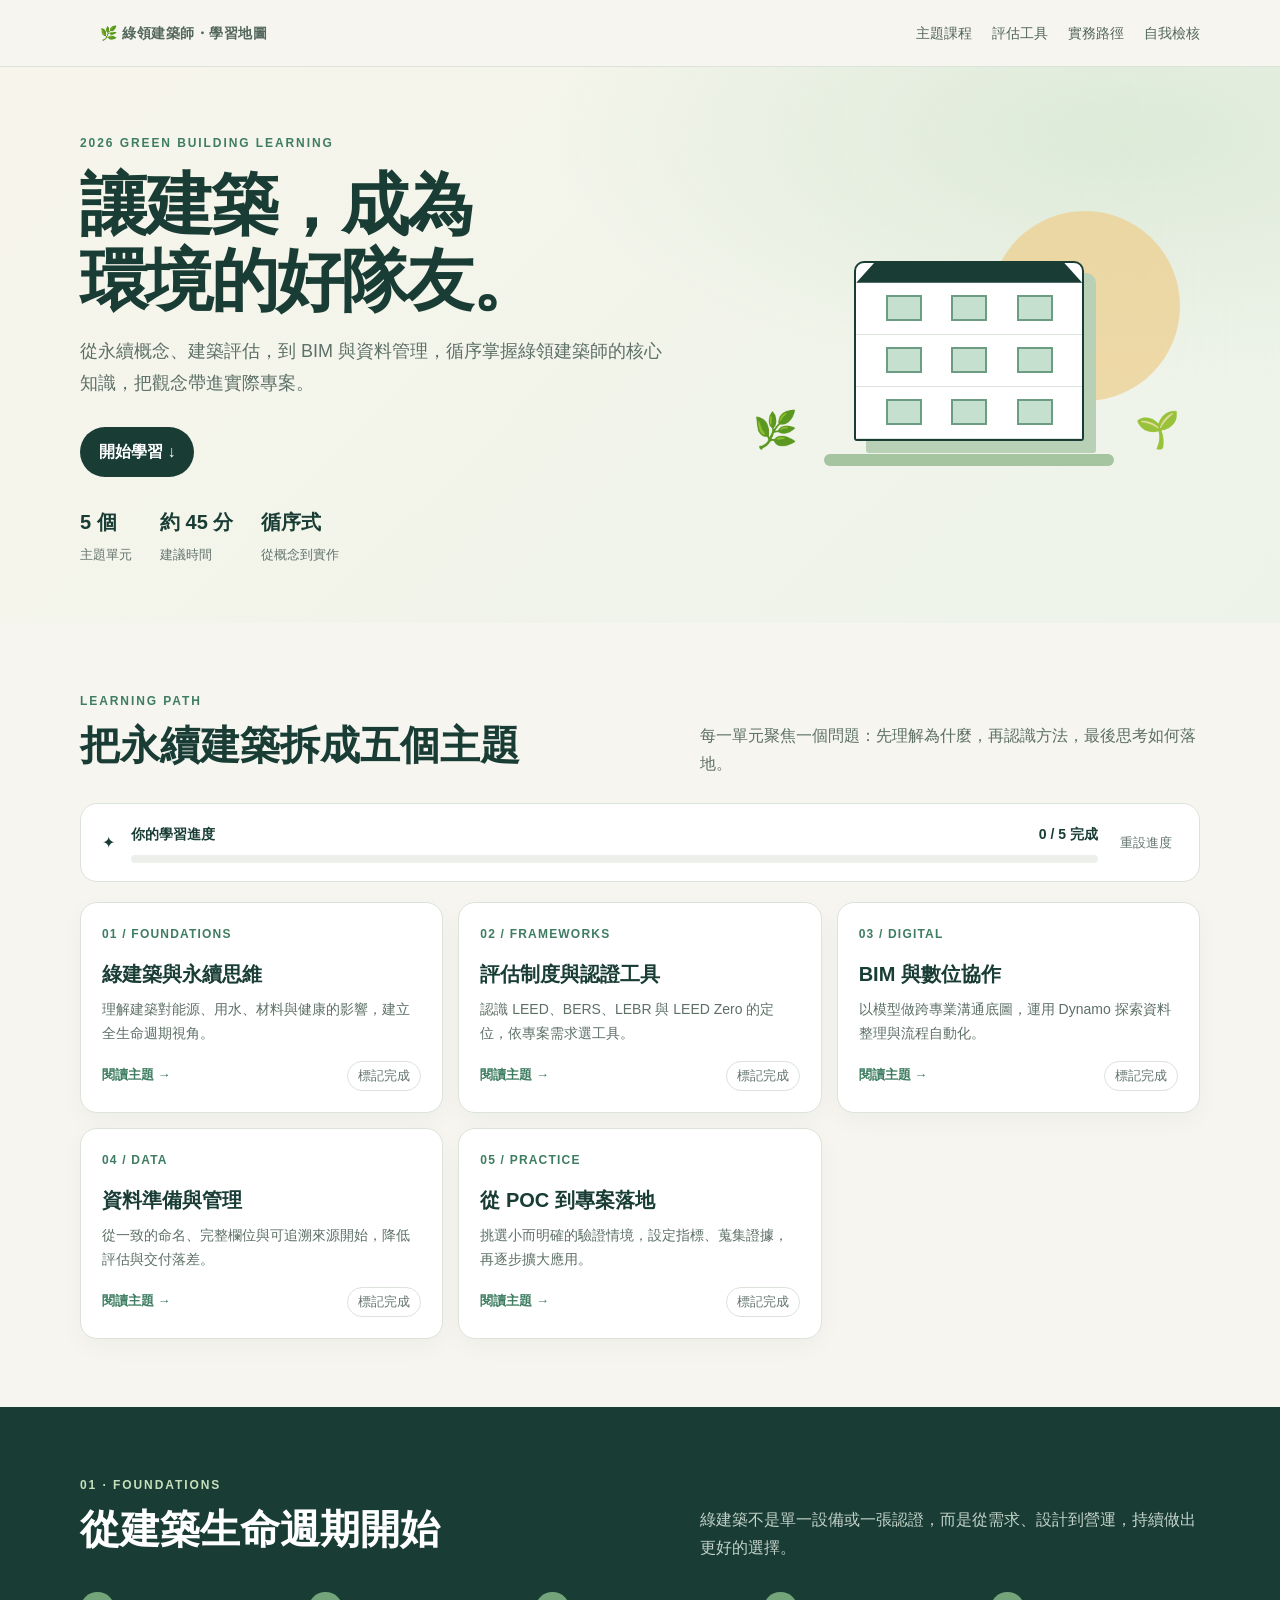
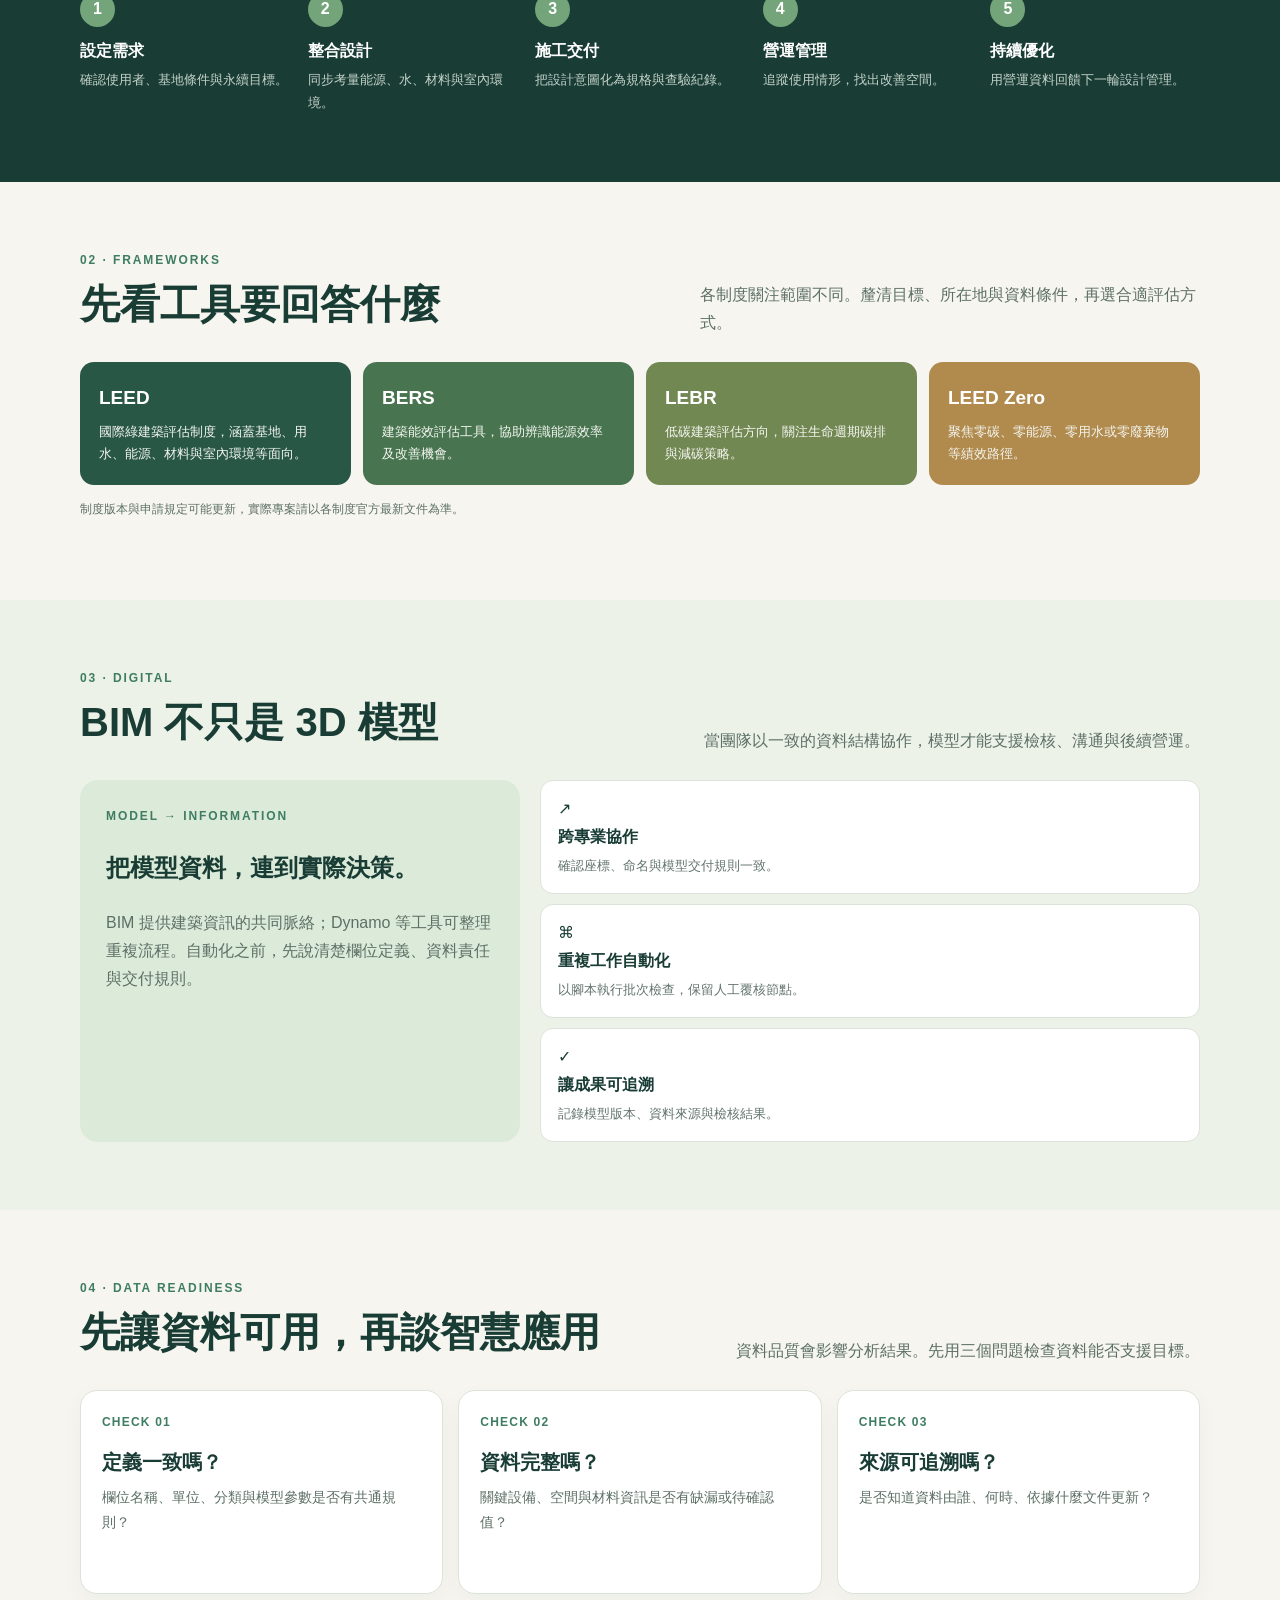
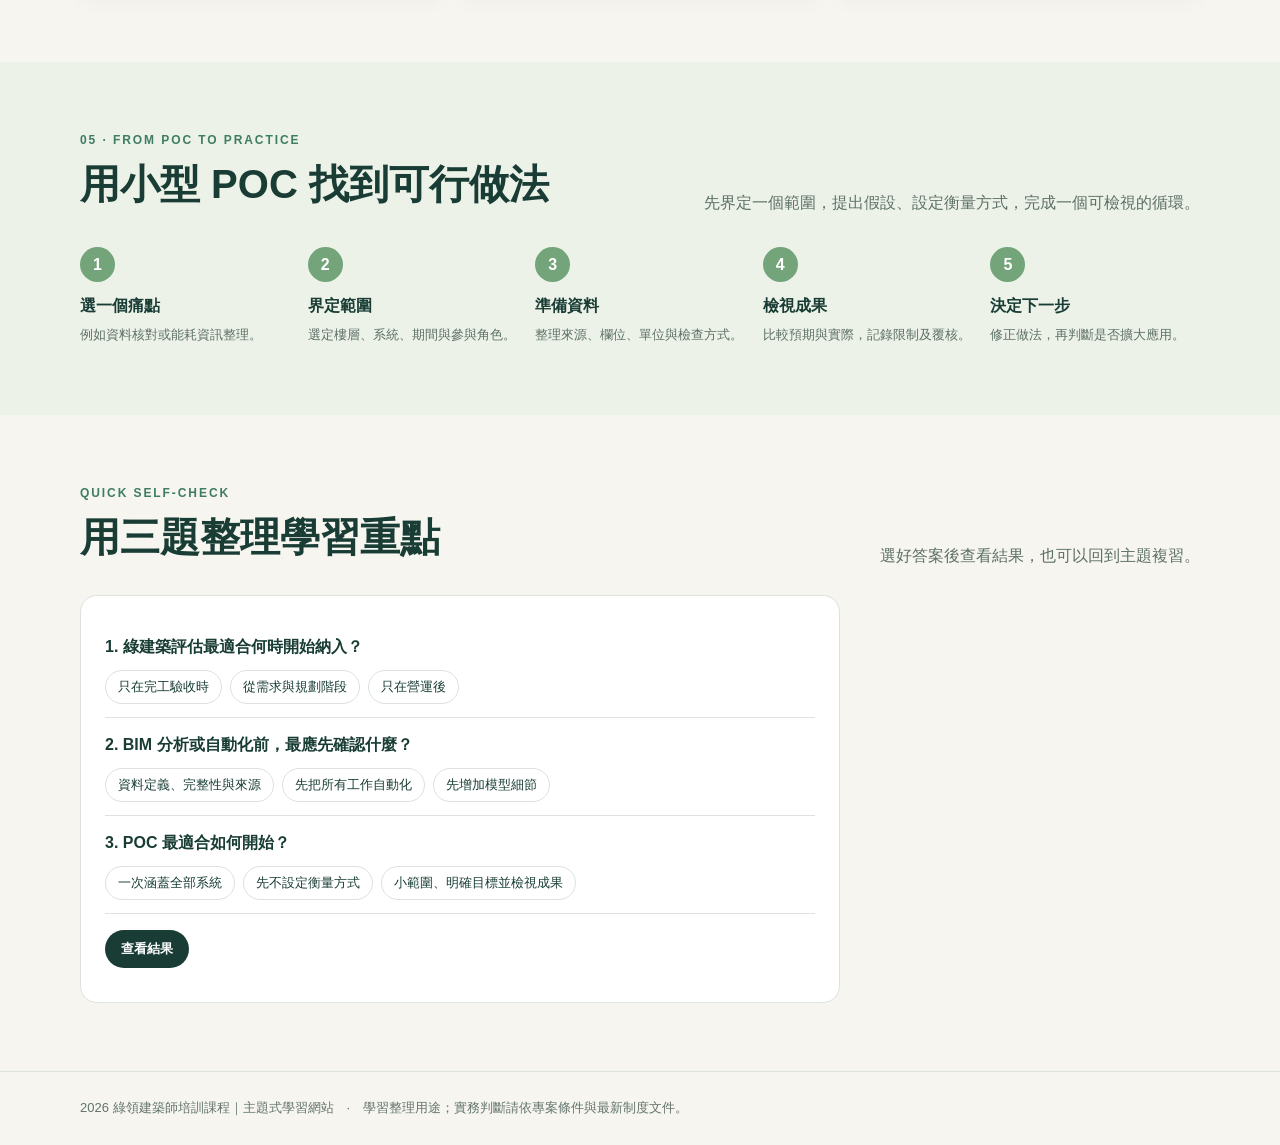
==== index.html @ bb19d94f "Add green building learning website" ====
<!doctype html><html lang="zh-Hant"><meta charset="utf-8"><meta name="viewport" content="width=device-width,initial-scale=1"><meta name="theme-color" content="#163d35"><title>綠領建築師｜主題式學習</title><style>
:root{--g:#193d35;--leaf:#3e7d62;--mint:#e5efe4;--paper:#f6f5ef;--muted:#63746d;--line:#dce3da}*{box-sizing:border-box}html{scroll-behavior:smooth}body{margin:0;background:var(--paper);color:var(--g);font:16px/1.75 Inter,"Noto Sans TC","Microsoft JhengHei",sans-serif}a{color:inherit;text-decoration:none}.wrap{width:min(1120px,92vw);margin:auto}header{position:sticky;top:0;background:#f6f5efeF;border-bottom:1px solid var(--line);backdrop-filter:blur(12px);z-index:2}.nav{height:66px;display:flex;justify-content:space-between;align-items:center}.brand{font-weight:800;letter-spacing:.04em}.nav a{margin-left:20px;font-size:14px;color:#53665c}.hero{padding:66px 0 55px;background:radial-gradient(ellipse at 88% 12%,#dcead8,transparent 36%),linear-gradient(135deg,#f7f5eb,#edf3e9)}.hero-grid{display:grid;grid-template-columns:1.15fr .85fr;align-items:center;gap:34px}.eyebrow{font-size:12px;letter-spacing:.16em;font-weight:800;color:var(--leaf)}h1{font-size:clamp(40px,6vw,68px);line-height:1.12;letter-spacing:-.04em;margin:12px 0}p{color:#5d7066}.lead{font-size:18px;max-width:590px}.btn{display:inline-block;background:var(--g);color:white;padding:11px 19px;border-radius:99px;font-weight:700;margin-top:10px}.stats{display:flex;gap:28px;margin-top:28px}.stats b{display:block;font-size:20px}.stats small{color:var(--muted)}.illustration{height:280px;display:grid;place-items:center;position:relative}.sun{position:absolute;width:190px;height:190px;background:#edcf8e;border-radius:50%;right:20px;top:0;opacity:.72}.building{position:relative;width:230px;background:white;border:2px solid var(--g);border-radius:10px 10px 3px 3px;box-shadow:12px 12px #b8d0b5;z-index:1}.roof{height:20px;background:var(--g);clip-path:polygon(8% 0,92% 0,100% 100%,0 100%)}.floor{height:52px;border-bottom:1px solid var(--line);display:flex;justify-content:space-evenly;align-items:center}.window{width:36px;height:26px;border:2px solid #6c9d82;background:#c6e0d0}.ground{position:absolute;bottom:25px;width:290px;height:12px;background:#a5c4a0;border-radius:20px}.plant{position:absolute;bottom:30px;left:15px;font-size:36px;z-index:1}.plant.r{left:auto;right:20px}section{padding:68px 0}.head{display:flex;justify-content:space-between;align-items:end;gap:24px;margin-bottom:25px}.head h2{font-size:clamp(28px,4vw,40px);line-height:1.25;margin:8px 0}.head p{max-width:500px;margin:0}.progress,.card,.quiz{background:#fff;border:1px solid var(--line);border-radius:17px}.progress{padding:18px 21px;display:flex;gap:16px;align-items:center;margin-bottom:20px}.progress-body{flex:1}.progress-title{display:flex;justify-content:space-between;font-size:14px;font-weight:700}.track{height:8px;background:#edf0ea;border-radius:99px;margin-top:8px}.bar{height:100%;width:0;background:var(--leaf);border-radius:99px;transition:.3s}.reset{background:none;border:0;color:var(--muted);cursor:pointer}.cards{display:grid;grid-template-columns:repeat(3,1fr);gap:15px}.card{padding:21px;min-height:204px;display:flex;flex-direction:column;box-shadow:0 8px 24px #193d3509}.num{color:var(--leaf);font-size:12px;font-weight:800;letter-spacing:.1em}.card h3{margin:12px 0 5px;font-size:20px}.card p{font-size:14px;margin:0}.card-foot{margin-top:auto;padding-top:15px;display:flex;justify-content:space-between;align-items:center;color:var(--leaf);font-size:13px;font-weight:700}.done{border:1px solid var(--line);border-radius:99px;padding:5px 10px;background:white;color:var(--muted);cursor:pointer}.done[aria-pressed=true]{background:var(--mint);color:var(--g)}.dark{background:var(--g);color:white}.dark p{color:#c4d2c9}.dark .eyebrow{color:#c7dfba}.dark .head h2{color:white}.journey{display:grid;grid-template-columns:repeat(5,1fr);gap:18px;margin-top:30px}.step{position:relative}.bubble{width:35px;height:35px;border-radius:50%;display:grid;place-items:center;background:#73a47a;color:#fff;font-weight:800}.step h3{font-size:16px;margin:10px 0 4px}.step p{font-size:13px;margin:0}.frameworks{display:grid;grid-template-columns:repeat(4,1fr);gap:12px}.framework{padding:19px;border-radius:14px;background:#285745;color:white}.framework:nth-child(2){background:#487550}.framework:nth-child(3){background:#728853}.framework:nth-child(4){background:#b18a4d}.framework b{font-size:19px}.framework p{font-size:13px;color:#f3f5ef;margin:6px 0 0}.note{font-size:12px;margin-top:14px}.split{display:grid;grid-template-columns:.8fr 1.2fr;gap:20px}.panel{background:#dcead9;padding:26px;border-radius:18px}.panel h3{font-size:24px;line-height:1.4}.list{display:grid;gap:10px}.item{background:white;border:1px solid var(--line);padding:14px 17px;border-radius:13px}.item b{display:block}.item small{color:var(--muted)}.quiz{padding:24px;max-width:760px}.q{padding:13px 0;border-bottom:1px solid var(--line)}.q h3{font-size:16px;margin:0 0 9px}.options{display:flex;gap:8px;flex-wrap:wrap}.option{border:1px solid var(--line);background:white;border-radius:99px;padding:7px 12px;cursor:pointer;color:var(--g)}.option.selected{background:var(--mint);border-color:#9fc3a2}.submit{margin-top:16px;background:var(--g);color:white;border:0;border-radius:99px;padding:10px 16px;cursor:pointer;font-weight:700}.result{color:var(--leaf);font-weight:700;margin-top:10px}footer{border-top:1px solid var(--line);padding:25px 0;color:var(--muted);font-size:13px}@media(max-width:760px){.hero-grid,.split{grid-template-columns:1fr}.illustration{height:225px}.cards{grid-template-columns:repeat(2,1fr)}.frameworks{grid-template-columns:repeat(2,1fr)}.journey{grid-template-columns:1fr 1fr}.nav a{margin-left:9px;font-size:12px}}@media(max-width:520px){.nav a:first-child,.nav a:nth-child(2){display:none}.hero{padding:46px 0 35px}.cards{grid-template-columns:1fr}.head{display:block}.head p{margin-top:9px}.stats{gap:15px}.progress{padding:14px}.journey{grid-template-columns:1fr 1fr}}
</style><body><header><div class="wrap nav"><a class="brand" href="#">🌿 綠領建築師・學習地圖</a><nav><a href="#topics">主題課程</a><a href="#frameworks">評估工具</a><a href="#practice">實務路徑</a><a href="#quiz">自我檢核</a></nav></div></header><main>
<section class="hero"><div class="wrap hero-grid"><div><div class="eyebrow">2026 GREEN BUILDING LEARNING</div><h1>讓建築，成為<br>環境的好隊友。</h1><p class="lead">從永續概念、建築評估，到 BIM 與資料管理，循序掌握綠領建築師的核心知識，把觀念帶進實際專案。</p><a class="btn" href="#topics">開始學習 ↓</a><div class="stats"><div><b>5 個</b><small>主題單元</small></div><div><b>約 45 分</b><small>建議時間</small></div><div><b>循序式</b><small>從概念到實作</small></div></div></div><div class="illustration" aria-label="永續建築插畫"><div class="sun"></div><div class="building"><div class="roof"></div><div class="floor"><i class="window"></i><i class="window"></i><i class="window"></i></div><div class="floor"><i class="window"></i><i class="window"></i><i class="window"></i></div><div class="floor"><i class="window"></i><i class="window"></i><i class="window"></i></div></div><div class="ground"></div><div class="plant">🌿</div><div class="plant r">🌱</div></div></div></section>
<section id="topics"><div class="wrap"><div class="head"><div><div class="eyebrow">LEARNING PATH</div><h2>把永續建築拆成五個主題</h2></div><p>每一單元聚焦一個問題：先理解為什麼，再認識方法，最後思考如何落地。</p></div><div class="progress"><span>✦</span><div class="progress-body"><div class="progress-title"><span>你的學習進度</span><span id="progressText">0 / 5 完成</span></div><div class="track"><div class="bar" id="bar"></div></div></div><button class="reset" id="reset">重設進度</button></div><div class="cards">
<article class="card"><span class="num">01 / FOUNDATIONS</span><h3>綠建築與永續思維</h3><p>理解建築對能源、用水、材料與健康的影響，建立全生命週期視角。</p><div class="card-foot"><a href="#lifecycle">閱讀主題 →</a><button class="done" data-done="1" aria-pressed="false">標記完成</button></div></article>
<article class="card"><span class="num">02 / FRAMEWORKS</span><h3>評估制度與認證工具</h3><p>認識 LEED、BERS、LEBR 與 LEED Zero 的定位，依專案需求選工具。</p><div class="card-foot"><a href="#frameworks">閱讀主題 →</a><button class="done" data-done="2" aria-pressed="false">標記完成</button></div></article>
<article class="card"><span class="num">03 / DIGITAL</span><h3>BIM 與數位協作</h3><p>以模型做跨專業溝通底圖，運用 Dynamo 探索資料整理與流程自動化。</p><div class="card-foot"><a href="#digital">閱讀主題 →</a><button class="done" data-done="3" aria-pressed="false">標記完成</button></div></article>
<article class="card"><span class="num">04 / DATA</span><h3>資料準備與管理</h3><p>從一致的命名、完整欄位與可追溯來源開始，降低評估與交付落差。</p><div class="card-foot"><a href="#data">閱讀主題 →</a><button class="done" data-done="4" aria-pressed="false">標記完成</button></div></article>
<article class="card"><span class="num">05 / PRACTICE</span><h3>從 POC 到專案落地</h3><p>挑選小而明確的驗證情境，設定指標、蒐集證據，再逐步擴大應用。</p><div class="card-foot"><a href="#practice">閱讀主題 →</a><button class="done" data-done="5" aria-pressed="false">標記完成</button></div></article>
</div></div></section>
<section id="lifecycle" class="dark"><div class="wrap"><div class="head"><div><div class="eyebrow">01 · FOUNDATIONS</div><h2>從建築生命週期開始</h2></div><p>綠建築不是單一設備或一張認證，而是從需求、設計到營運，持續做出更好的選擇。</p></div><div class="journey"><div class="step"><div class="bubble">1</div><h3>設定需求</h3><p>確認使用者、基地條件與永續目標。</p></div><div class="step"><div class="bubble">2</div><h3>整合設計</h3><p>同步考量能源、水、材料與室內環境。</p></div><div class="step"><div class="bubble">3</div><h3>施工交付</h3><p>把設計意圖化為規格與查驗紀錄。</p></div><div class="step"><div class="bubble">4</div><h3>營運管理</h3><p>追蹤使用情形，找出改善空間。</p></div><div class="step"><div class="bubble">5</div><h3>持續優化</h3><p>用營運資料回饋下一輪設計管理。</p></div></div></div></section>
<section id="frameworks"><div class="wrap"><div class="head"><div><div class="eyebrow">02 · FRAMEWORKS</div><h2>先看工具要回答什麼</h2></div><p>各制度關注範圍不同。釐清目標、所在地與資料條件，再選合適評估方式。</p></div><div class="frameworks"><div class="framework"><b>LEED</b><p>國際綠建築評估制度，涵蓋基地、用水、能源、材料與室內環境等面向。</p></div><div class="framework"><b>BERS</b><p>建築能效評估工具，協助辨識能源效率及改善機會。</p></div><div class="framework"><b>LEBR</b><p>低碳建築評估方向，關注生命週期碳排與減碳策略。</p></div><div class="framework"><b>LEED Zero</b><p>聚焦零碳、零能源、零用水或零廢棄物等績效路徑。</p></div></div><p class="note">制度版本與申請規定可能更新，實際專案請以各制度官方最新文件為準。</p></div></section>
<section id="digital" style="background:#edf2e9"><div class="wrap"><div class="head"><div><div class="eyebrow">03 · DIGITAL</div><h2>BIM 不只是 3D 模型</h2></div><p>當團隊以一致的資料結構協作，模型才能支援檢核、溝通與後續營運。</p></div><div class="split"><div class="panel"><div class="eyebrow">MODEL → INFORMATION</div><h3>把模型資料，連到實際決策。</h3><p>BIM 提供建築資訊的共同脈絡；Dynamo 等工具可整理重複流程。自動化之前，先說清楚欄位定義、資料責任與交付規則。</p></div><div class="list"><div class="item">↗ <b>跨專業協作</b><small>確認座標、命名與模型交付規則一致。</small></div><div class="item">⌘ <b>重複工作自動化</b><small>以腳本執行批次檢查，保留人工覆核節點。</small></div><div class="item">✓ <b>讓成果可追溯</b><small>記錄模型版本、資料來源與檢核結果。</small></div></div></div></div></section>
<section id="data"><div class="wrap"><div class="head"><div><div class="eyebrow">04 · DATA READINESS</div><h2>先讓資料可用，再談智慧應用</h2></div><p>資料品質會影響分析結果。先用三個問題檢查資料能否支援目標。</p></div><div class="cards"><div class="card"><span class="num">CHECK 01</span><h3>定義一致嗎？</h3><p>欄位名稱、單位、分類與模型參數是否有共通規則？</p></div><div class="card"><span class="num">CHECK 02</span><h3>資料完整嗎？</h3><p>關鍵設備、空間與材料資訊是否有缺漏或待確認值？</p></div><div class="card"><span class="num">CHECK 03</span><h3>來源可追溯嗎？</h3><p>是否知道資料由誰、何時、依據什麼文件更新？</p></div></div></div></section>
<section id="practice" style="background:#edf2e9"><div class="wrap"><div class="head"><div><div class="eyebrow">05 · FROM POC TO PRACTICE</div><h2>用小型 POC 找到可行做法</h2></div><p>先界定一個範圍，提出假設、設定衡量方式，完成一個可檢視的循環。</p></div><div class="journey"><div class="step"><div class="bubble">1</div><h3>選一個痛點</h3><p>例如資料核對或能耗資訊整理。</p></div><div class="step"><div class="bubble">2</div><h3>界定範圍</h3><p>選定樓層、系統、期間與參與角色。</p></div><div class="step"><div class="bubble">3</div><h3>準備資料</h3><p>整理來源、欄位、單位與檢查方式。</p></div><div class="step"><div class="bubble">4</div><h3>檢視成果</h3><p>比較預期與實際，記錄限制及覆核。</p></div><div class="step"><div class="bubble">5</div><h3>決定下一步</h3><p>修正做法，再判斷是否擴大應用。</p></div></div></div></section>
<section id="quiz"><div class="wrap"><div class="head"><div><div class="eyebrow">QUICK SELF-CHECK</div><h2>用三題整理學習重點</h2></div><p>選好答案後查看結果，也可以回到主題複習。</p></div><div class="quiz"><div class="q" data-answer="b"><h3>1. 綠建築評估最適合何時開始納入？</h3><div class="options"><button class="option" data-v="a">只在完工驗收時</button><button class="option" data-v="b">從需求與規劃階段</button><button class="option" data-v="c">只在營運後</button></div></div><div class="q" data-answer="a"><h3>2. BIM 分析或自動化前，最應先確認什麼？</h3><div class="options"><button class="option" data-v="a">資料定義、完整性與來源</button><button class="option" data-v="b">先把所有工作自動化</button><button class="option" data-v="c">先增加模型細節</button></div></div><div class="q" data-answer="c"><h3>3. POC 最適合如何開始？</h3><div class="options"><button class="option" data-v="a">一次涵蓋全部系統</button><button class="option" data-v="b">先不設定衡量方式</button><button class="option" data-v="c">小範圍、明確目標並檢視成果</button></div></div><button class="submit" id="check">查看結果</button><div class="result" id="result" aria-live="polite"></div></div></div></section></main><footer><div class="wrap">2026 綠領建築師培訓課程｜主題式學習網站　·　學習整理用途；實務判斷請依專案條件與最新制度文件。</div></footer>
<script>const key='green-building-learning-progress-v1';let done=new Set(JSON.parse(localStorage.getItem(key)||'[]'));function draw(){document.querySelectorAll('[data-done]').forEach(b=>{let yes=done.has(b.dataset.done);b.setAttribute('aria-pressed',yes);b.textContent=yes?'已完成 ✓':'標記完成'});document.getElementById('progressText').textContent=done.size+' / 5 完成';document.getElementById('bar').style.width=done.size*20+'%';localStorage.setItem(key,JSON.stringify([...done]))}document.querySelectorAll('[data-done]').forEach(b=>b.onclick=()=>{done.has(b.dataset.done)?done.delete(b.dataset.done):done.add(b.dataset.done);draw()});document.getElementById('reset').onclick=()=>{done.clear();draw()};draw();document.querySelectorAll('.option').forEach(b=>b.onclick=()=>{b.parentElement.querySelectorAll('.option').forEach(x=>x.classList.remove('selected'));b.classList.add('selected')});document.getElementById('check').onclick=()=>{let qs=[...document.querySelectorAll('.q')],s=0;qs.forEach(q=>{if(q.querySelector('.selected')?.dataset.v===q.dataset.answer)s++});document.getElementById('result').textContent=qs.some(q=>!q.querySelector('.selected'))?'請先完成三題。':s===3?'全答對了！你已掌握核心概念。':'答對 '+s+' / 3 題，回到主題複習後再試一次。'};</script></body></html>
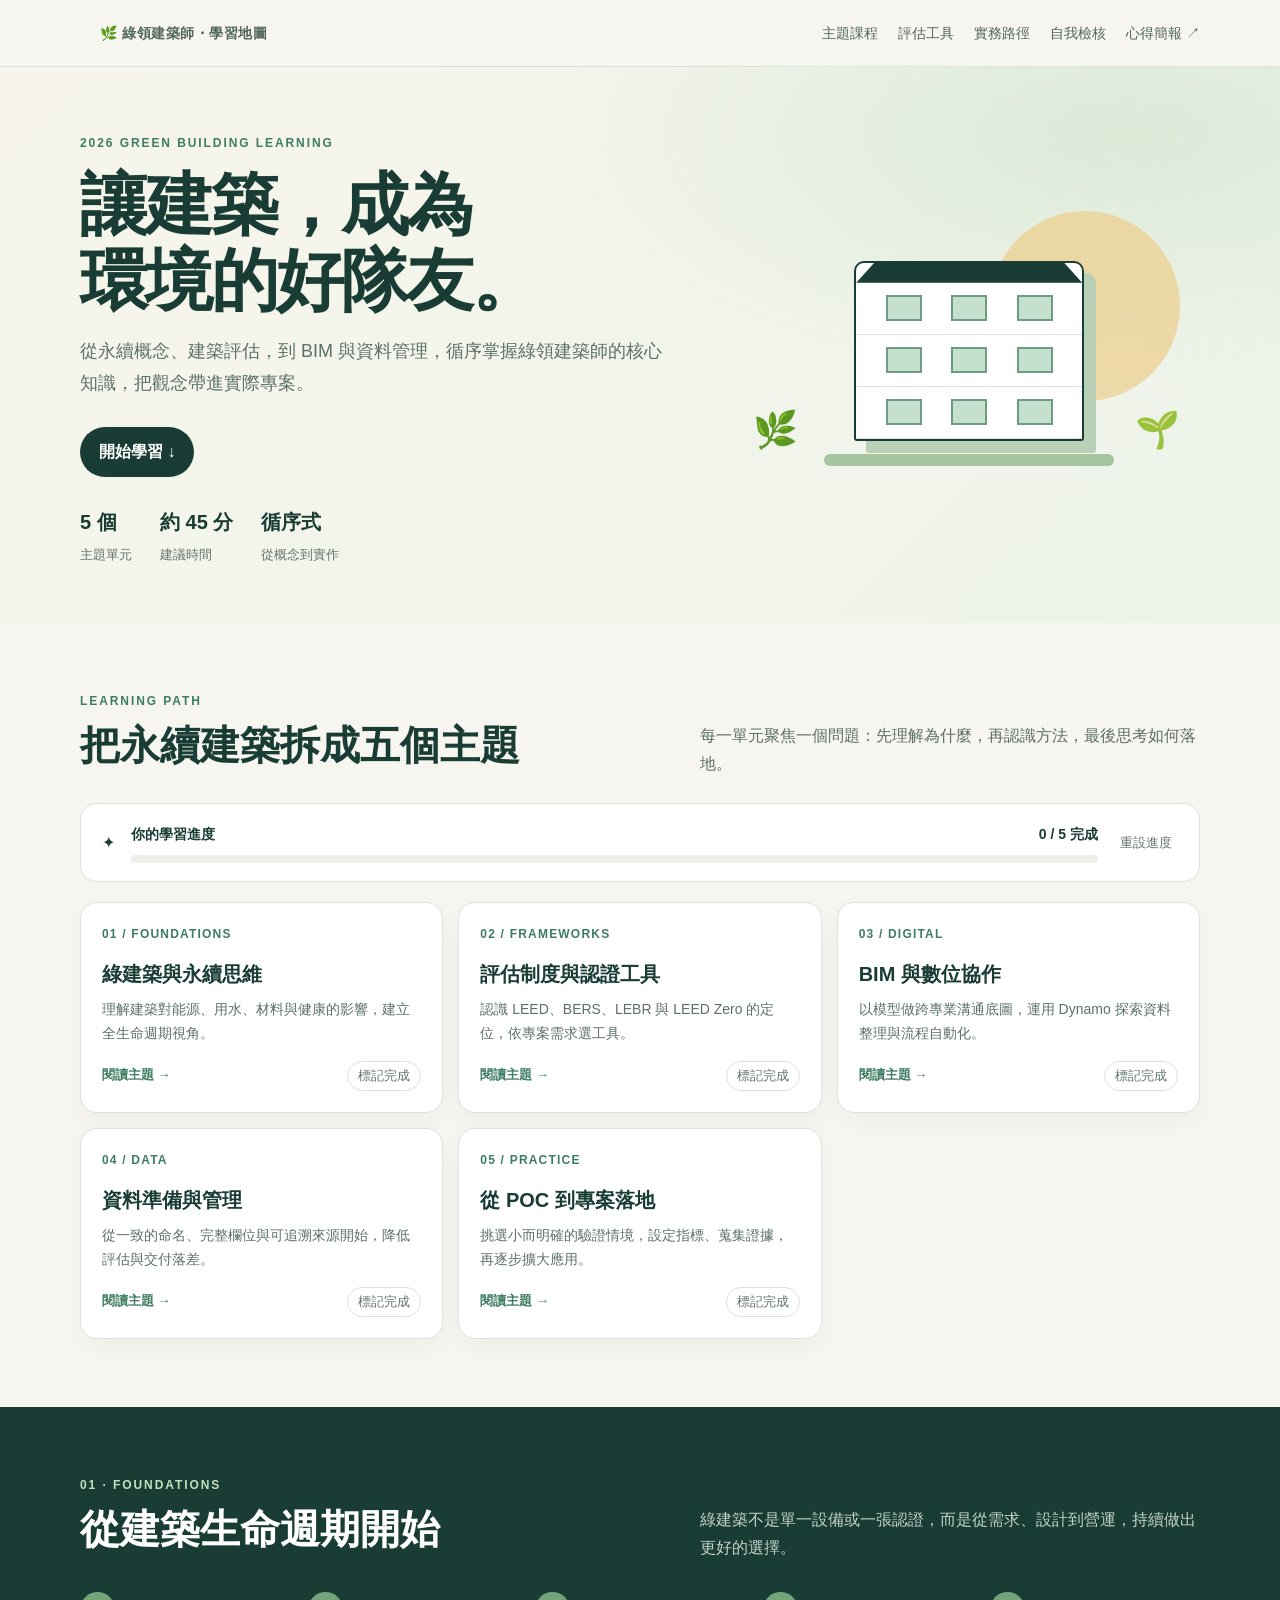
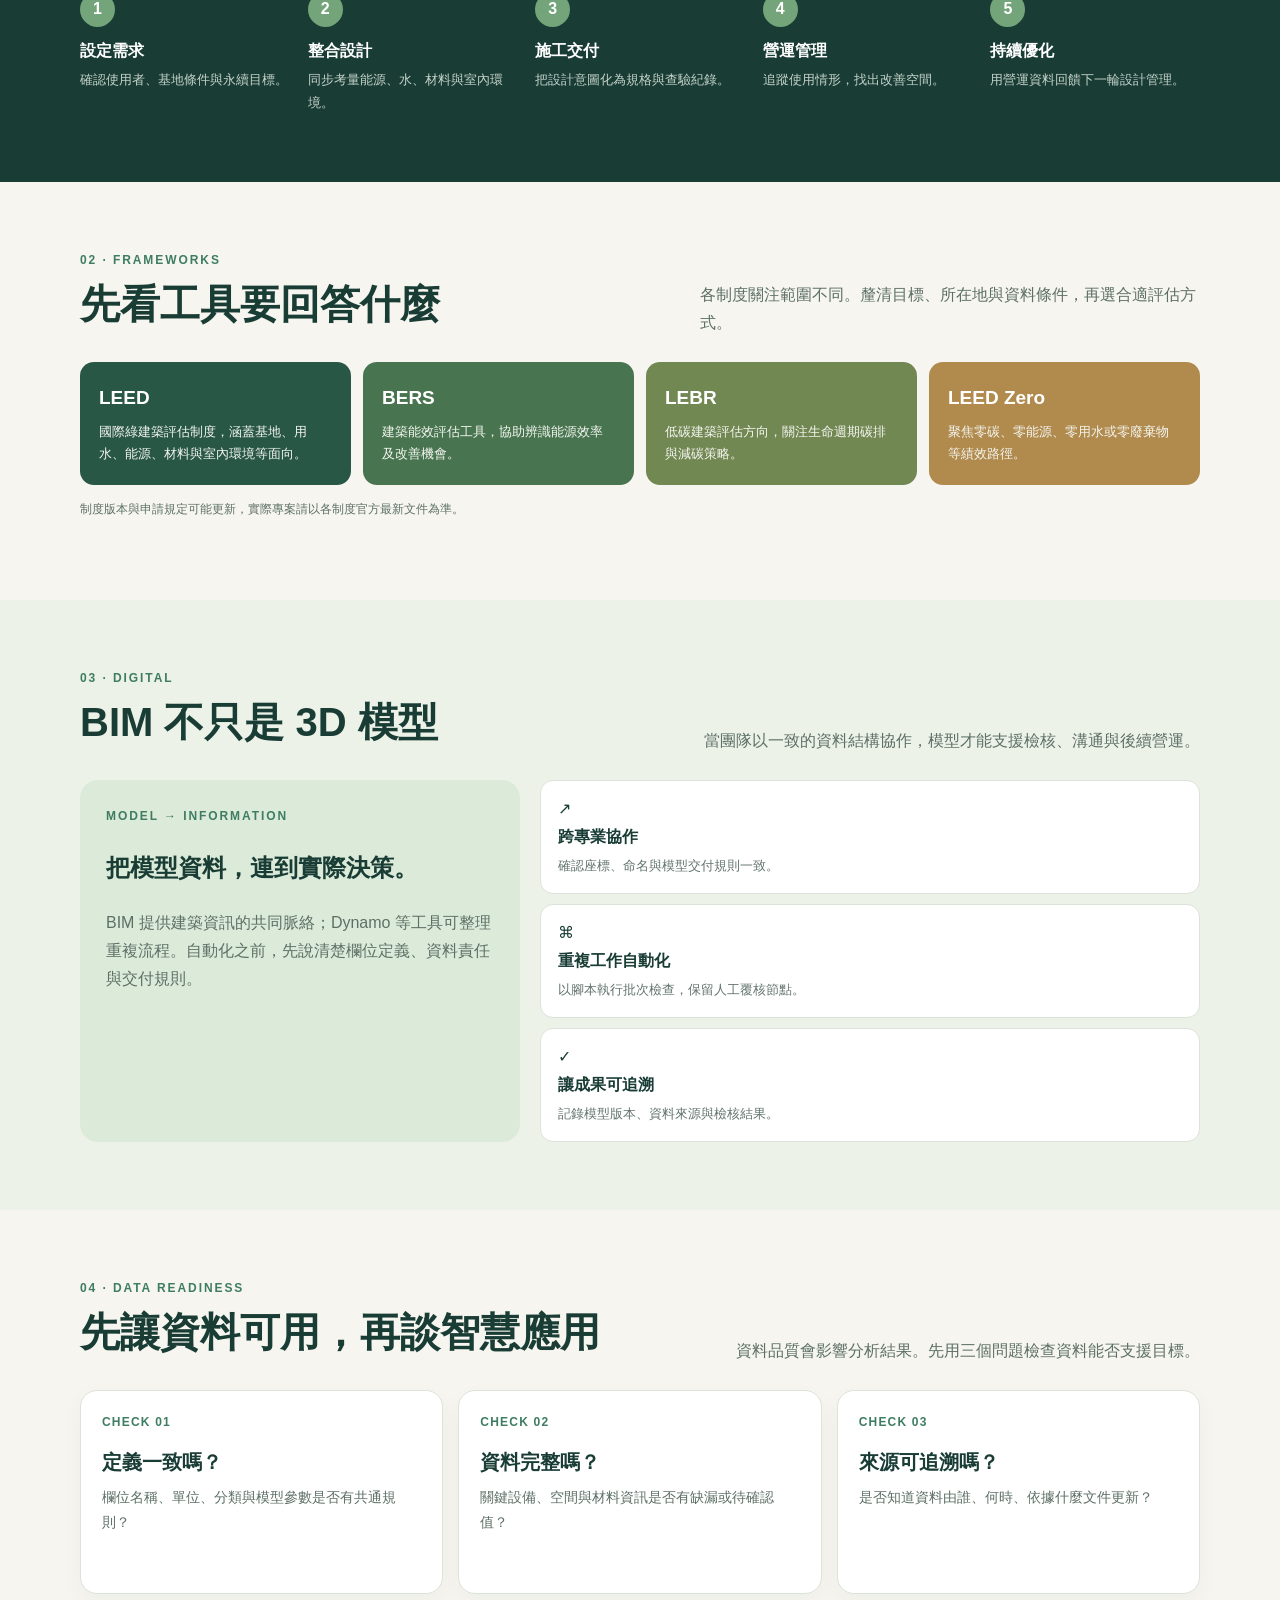
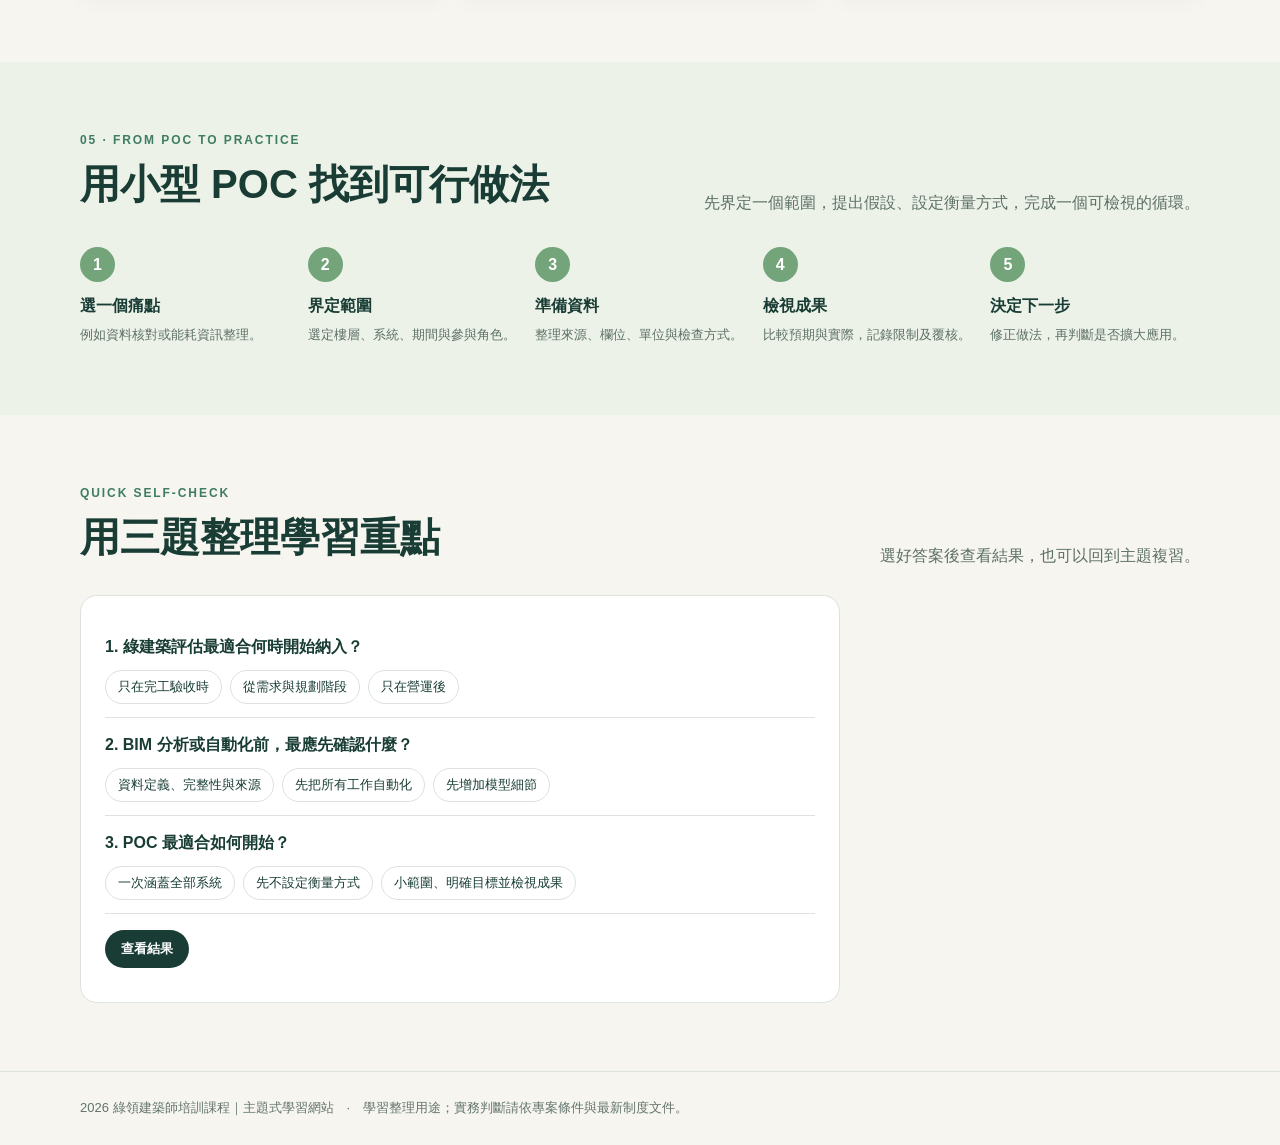
==== commit 0577e5d3: "Link reflection slides from learning page" ====
--- a/index.html
+++ b/index.html
@@ -1,6 +1,6 @@
 <!doctype html><html lang="zh-Hant"><meta charset="utf-8"><meta name="viewport" content="width=device-width,initial-scale=1"><meta name="theme-color" content="#163d35"><title>綠領建築師｜主題式學習</title><style>
 :root{--g:#193d35;--leaf:#3e7d62;--mint:#e5efe4;--paper:#f6f5ef;--muted:#63746d;--line:#dce3da}*{box-sizing:border-box}html{scroll-behavior:smooth}body{margin:0;background:var(--paper);color:var(--g);font:16px/1.75 Inter,"Noto Sans TC","Microsoft JhengHei",sans-serif}a{color:inherit;text-decoration:none}.wrap{width:min(1120px,92vw);margin:auto}header{position:sticky;top:0;background:#f6f5efeF;border-bottom:1px solid var(--line);backdrop-filter:blur(12px);z-index:2}.nav{height:66px;display:flex;justify-content:space-between;align-items:center}.brand{font-weight:800;letter-spacing:.04em}.nav a{margin-left:20px;font-size:14px;color:#53665c}.hero{padding:66px 0 55px;background:radial-gradient(ellipse at 88% 12%,#dcead8,transparent 36%),linear-gradient(135deg,#f7f5eb,#edf3e9)}.hero-grid{display:grid;grid-template-columns:1.15fr .85fr;align-items:center;gap:34px}.eyebrow{font-size:12px;letter-spacing:.16em;font-weight:800;color:var(--leaf)}h1{font-size:clamp(40px,6vw,68px);line-height:1.12;letter-spacing:-.04em;margin:12px 0}p{color:#5d7066}.lead{font-size:18px;max-width:590px}.btn{display:inline-block;background:var(--g);color:white;padding:11px 19px;border-radius:99px;font-weight:700;margin-top:10px}.stats{display:flex;gap:28px;margin-top:28px}.stats b{display:block;font-size:20px}.stats small{color:var(--muted)}.illustration{height:280px;display:grid;place-items:center;position:relative}.sun{position:absolute;width:190px;height:190px;background:#edcf8e;border-radius:50%;right:20px;top:0;opacity:.72}.building{position:relative;width:230px;background:white;border:2px solid var(--g);border-radius:10px 10px 3px 3px;box-shadow:12px 12px #b8d0b5;z-index:1}.roof{height:20px;background:var(--g);clip-path:polygon(8% 0,92% 0,100% 100%,0 100%)}.floor{height:52px;border-bottom:1px solid var(--line);display:flex;justify-content:space-evenly;align-items:center}.window{width:36px;height:26px;border:2px solid #6c9d82;background:#c6e0d0}.ground{position:absolute;bottom:25px;width:290px;height:12px;background:#a5c4a0;border-radius:20px}.plant{position:absolute;bottom:30px;left:15px;font-size:36px;z-index:1}.plant.r{left:auto;right:20px}section{padding:68px 0}.head{display:flex;justify-content:space-between;align-items:end;gap:24px;margin-bottom:25px}.head h2{font-size:clamp(28px,4vw,40px);line-height:1.25;margin:8px 0}.head p{max-width:500px;margin:0}.progress,.card,.quiz{background:#fff;border:1px solid var(--line);border-radius:17px}.progress{padding:18px 21px;display:flex;gap:16px;align-items:center;margin-bottom:20px}.progress-body{flex:1}.progress-title{display:flex;justify-content:space-between;font-size:14px;font-weight:700}.track{height:8px;background:#edf0ea;border-radius:99px;margin-top:8px}.bar{height:100%;width:0;background:var(--leaf);border-radius:99px;transition:.3s}.reset{background:none;border:0;color:var(--muted);cursor:pointer}.cards{display:grid;grid-template-columns:repeat(3,1fr);gap:15px}.card{padding:21px;min-height:204px;display:flex;flex-direction:column;box-shadow:0 8px 24px #193d3509}.num{color:var(--leaf);font-size:12px;font-weight:800;letter-spacing:.1em}.card h3{margin:12px 0 5px;font-size:20px}.card p{font-size:14px;margin:0}.card-foot{margin-top:auto;padding-top:15px;display:flex;justify-content:space-between;align-items:center;color:var(--leaf);font-size:13px;font-weight:700}.done{border:1px solid var(--line);border-radius:99px;padding:5px 10px;background:white;color:var(--muted);cursor:pointer}.done[aria-pressed=true]{background:var(--mint);color:var(--g)}.dark{background:var(--g);color:white}.dark p{color:#c4d2c9}.dark .eyebrow{color:#c7dfba}.dark .head h2{color:white}.journey{display:grid;grid-template-columns:repeat(5,1fr);gap:18px;margin-top:30px}.step{position:relative}.bubble{width:35px;height:35px;border-radius:50%;display:grid;place-items:center;background:#73a47a;color:#fff;font-weight:800}.step h3{font-size:16px;margin:10px 0 4px}.step p{font-size:13px;margin:0}.frameworks{display:grid;grid-template-columns:repeat(4,1fr);gap:12px}.framework{padding:19px;border-radius:14px;background:#285745;color:white}.framework:nth-child(2){background:#487550}.framework:nth-child(3){background:#728853}.framework:nth-child(4){background:#b18a4d}.framework b{font-size:19px}.framework p{font-size:13px;color:#f3f5ef;margin:6px 0 0}.note{font-size:12px;margin-top:14px}.split{display:grid;grid-template-columns:.8fr 1.2fr;gap:20px}.panel{background:#dcead9;padding:26px;border-radius:18px}.panel h3{font-size:24px;line-height:1.4}.list{display:grid;gap:10px}.item{background:white;border:1px solid var(--line);padding:14px 17px;border-radius:13px}.item b{display:block}.item small{color:var(--muted)}.quiz{padding:24px;max-width:760px}.q{padding:13px 0;border-bottom:1px solid var(--line)}.q h3{font-size:16px;margin:0 0 9px}.options{display:flex;gap:8px;flex-wrap:wrap}.option{border:1px solid var(--line);background:white;border-radius:99px;padding:7px 12px;cursor:pointer;color:var(--g)}.option.selected{background:var(--mint);border-color:#9fc3a2}.submit{margin-top:16px;background:var(--g);color:white;border:0;border-radius:99px;padding:10px 16px;cursor:pointer;font-weight:700}.result{color:var(--leaf);font-weight:700;margin-top:10px}footer{border-top:1px solid var(--line);padding:25px 0;color:var(--muted);font-size:13px}@media(max-width:760px){.hero-grid,.split{grid-template-columns:1fr}.illustration{height:225px}.cards{grid-template-columns:repeat(2,1fr)}.frameworks{grid-template-columns:repeat(2,1fr)}.journey{grid-template-columns:1fr 1fr}.nav a{margin-left:9px;font-size:12px}}@media(max-width:520px){.nav a:first-child,.nav a:nth-child(2){display:none}.hero{padding:46px 0 35px}.cards{grid-template-columns:1fr}.head{display:block}.head p{margin-top:9px}.stats{gap:15px}.progress{padding:14px}.journey{grid-template-columns:1fr 1fr}}
-</style><body><header><div class="wrap nav"><a class="brand" href="#">🌿 綠領建築師・學習地圖</a><nav><a href="#topics">主題課程</a><a href="#frameworks">評估工具</a><a href="#practice">實務路徑</a><a href="#quiz">自我檢核</a></nav></div></header><main>
+</style><body><header><div class="wrap nav"><a class="brand" href="#">🌿 綠領建築師・學習地圖</a><nav><a href="#topics">主題課程</a><a href="#frameworks">評估工具</a><a href="#practice">實務路徑</a><a href="#quiz">自我檢核</a><a href="slides.html">心得簡報 ↗</a></nav></div></header><main>
 <section class="hero"><div class="wrap hero-grid"><div><div class="eyebrow">2026 GREEN BUILDING LEARNING</div><h1>讓建築，成為<br>環境的好隊友。</h1><p class="lead">從永續概念、建築評估，到 BIM 與資料管理，循序掌握綠領建築師的核心知識，把觀念帶進實際專案。</p><a class="btn" href="#topics">開始學習 ↓</a><div class="stats"><div><b>5 個</b><small>主題單元</small></div><div><b>約 45 分</b><small>建議時間</small></div><div><b>循序式</b><small>從概念到實作</small></div></div></div><div class="illustration" aria-label="永續建築插畫"><div class="sun"></div><div class="building"><div class="roof"></div><div class="floor"><i class="window"></i><i class="window"></i><i class="window"></i></div><div class="floor"><i class="window"></i><i class="window"></i><i class="window"></i></div><div class="floor"><i class="window"></i><i class="window"></i><i class="window"></i></div></div><div class="ground"></div><div class="plant">🌿</div><div class="plant r">🌱</div></div></div></section>
 <section id="topics"><div class="wrap"><div class="head"><div><div class="eyebrow">LEARNING PATH</div><h2>把永續建築拆成五個主題</h2></div><p>每一單元聚焦一個問題：先理解為什麼，再認識方法，最後思考如何落地。</p></div><div class="progress"><span>✦</span><div class="progress-body"><div class="progress-title"><span>你的學習進度</span><span id="progressText">0 / 5 完成</span></div><div class="track"><div class="bar" id="bar"></div></div></div><button class="reset" id="reset">重設進度</button></div><div class="cards">
 <article class="card"><span class="num">01 / FOUNDATIONS</span><h3>綠建築與永續思維</h3><p>理解建築對能源、用水、材料與健康的影響，建立全生命週期視角。</p><div class="card-foot"><a href="#lifecycle">閱讀主題 →</a><button class="done" data-done="1" aria-pressed="false">標記完成</button></div></article>
